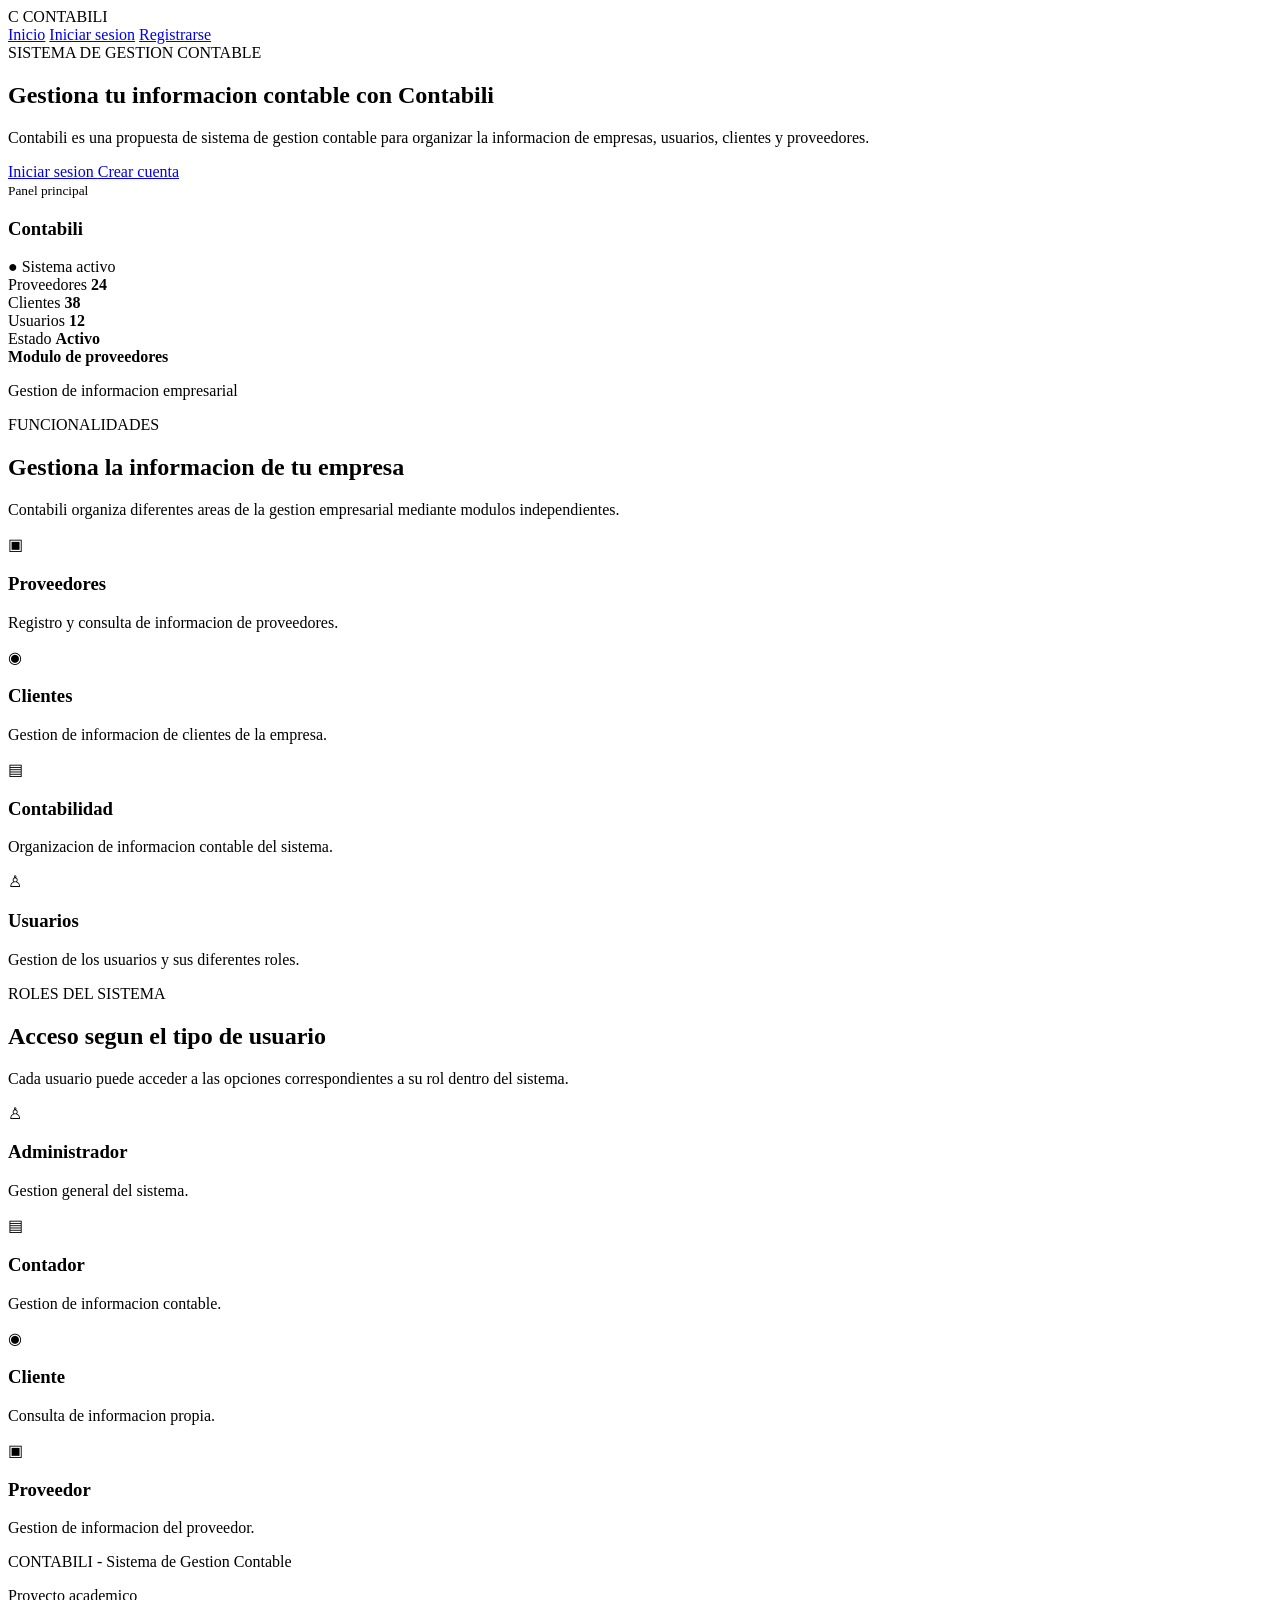
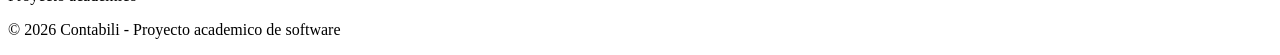
==== index.html @ 2e5254c3 "Add files via upload" ====
<!DOCTYPE html>
<html lang="es">
<head>
<meta charset="UTF-8">
<meta name="viewport" content="width=device-width, initial-scale=1.0">

<!-- # NOMBRE DE LA PAGINA -->
<title>Inicio | Contabili</title>

<!-- # CONEXION CON EL ARCHIVO CSS -->
<link rel="stylesheet" href="../css/estilos.css">
</head>

<body>

<!-- # ENCABEZADO PRINCIPAL DE CONTABILI -->
<header class="navbar">

<!-- # LOGOTIPO -->
<div class="logo">
<span class="logo-icon">C</span>
<span>CONTABILI</span>
</div>

<!-- # MENU PRINCIPAL -->
<nav>

<a href="index.html">Inicio</a>

<a href="login.html">Iniciar sesion</a>

<a href="registro.html" class="btn-nav">Registrarse</a>

</nav>

</header>

<!-- # CONTENIDO PRINCIPAL -->
<main>

<!-- # SECCION DE PRESENTACION -->
<section class="hero">

<div class="hero-contenido">

<!-- # ETIQUETA DEL SISTEMA -->
<span class="etiqueta">SISTEMA DE GESTION CONTABLE</span>

<!-- # TITULO PRINCIPAL -->
<h1>
Gestiona tu informacion contable con <span>Contabili</span>
</h1>

<!-- # DESCRIPCION -->
<p>
Contabili es una propuesta de sistema de gestion contable
para organizar la informacion de empresas, usuarios,
clientes y proveedores.
</p>

<!-- # BOTONES DE NAVEGACION -->
<div class="hero-botones">

<a href="login.html" class="btn-principal">
Iniciar sesion
</a>

<a href="registro.html" class="btn-secundario">
Crear cuenta
</a>

</div>

</div>

<!-- # TARJETA DE INFORMACION -->
<div class="hero-card">

<div class="card-header">

<div>
<small>Panel principal</small>
<h3>Contabili</h3>
</div>

<span class="estado">● Sistema activo</span>

</div>

<!-- # RESUMEN DEL SISTEMA -->
<div class="resumen-grid">

<div class="resumen-item">
<span>Proveedores</span>
<strong>24</strong>
</div>

<div class="resumen-item">
<span>Clientes</span>
<strong>38</strong>
</div>

<div class="resumen-item">
<span>Usuarios</span>
<strong>12</strong>
</div>

<div class="resumen-item">
<span>Estado</span>
<strong>Activo</strong>
</div>

</div>

<!-- # ACTIVIDAD DEL SISTEMA -->
<div class="actividad">

<span class="actividad-linea"></span>

<div>
<strong>Modulo de proveedores</strong>
<p>Gestion de informacion empresarial</p>
</div>

</div>

</div>

</section>

<!-- # SECCION DE FUNCIONALIDADES -->
<section class="caracteristicas">

<div class="seccion-titulo">

<span>FUNCIONALIDADES</span>

<h2>Gestiona la informacion de tu empresa</h2>

<p>
Contabili organiza diferentes areas de la gestion empresarial
mediante modulos independientes.
</p>

</div>

<div class="cards">

<!-- # TARJETA DE PROVEEDORES -->
<div class="card">

<div class="icono">▣</div>

<h3>Proveedores</h3>

<p>
Registro y consulta de informacion de proveedores.
</p>

</div>

<!-- # TARJETA DE CLIENTES -->
<div class="card">

<div class="icono">◉</div>

<h3>Clientes</h3>

<p>
Gestion de informacion de clientes de la empresa.
</p>

</div>

<!-- # TARJETA DE CONTABILIDAD -->
<div class="card">

<div class="icono">▤</div>

<h3>Contabilidad</h3>

<p>
Organizacion de informacion contable del sistema.
</p>

</div>

<!-- # TARJETA DE USUARIOS -->
<div class="card">

<div class="icono">♙</div>

<h3>Usuarios</h3>

<p>
Gestion de los usuarios y sus diferentes roles.
</p>

</div>

</div>

</section>

<!-- # SECCION DE ROLES -->
<section class="roles">

<div class="seccion-titulo">

<span>ROLES DEL SISTEMA</span>

<h2>Acceso segun el tipo de usuario</h2>

<p>
Cada usuario puede acceder a las opciones correspondientes
a su rol dentro del sistema.
</p>

</div>

<div class="roles-grid">

<!-- # ROL ADMINISTRADOR -->
<div class="rol">

<span>♙</span>

<h3>Administrador</h3>

<p>
Gestion general del sistema.
</p>

</div>

<!-- # ROL CONTADOR -->
<div class="rol">

<span>▤</span>

<h3>Contador</h3>

<p>
Gestion de informacion contable.
</p>

</div>

<!-- # ROL CLIENTE -->
<div class="rol">

<span>◉</span>

<h3>Cliente</h3>

<p>
Consulta de informacion propia.
</p>

</div>

<!-- # ROL PROVEEDOR -->
<div class="rol">

<span>▣</span>

<h3>Proveedor</h3>

<p>
Gestion de informacion del proveedor.
</p>

</div>

</div>

</section>

</main>

<!-- # PIE DE PAGINA -->
<footer>

<div class="footer-contenido">

<p>
CONTABILI - Sistema de Gestion Contable
</p>

<p>
Proyecto academico
</p>

</div>

<div class="footer-bottom">

<p>
© 2026 Contabili - Proyecto academico de software
</p>

</div>

</footer>

</body>
</html>
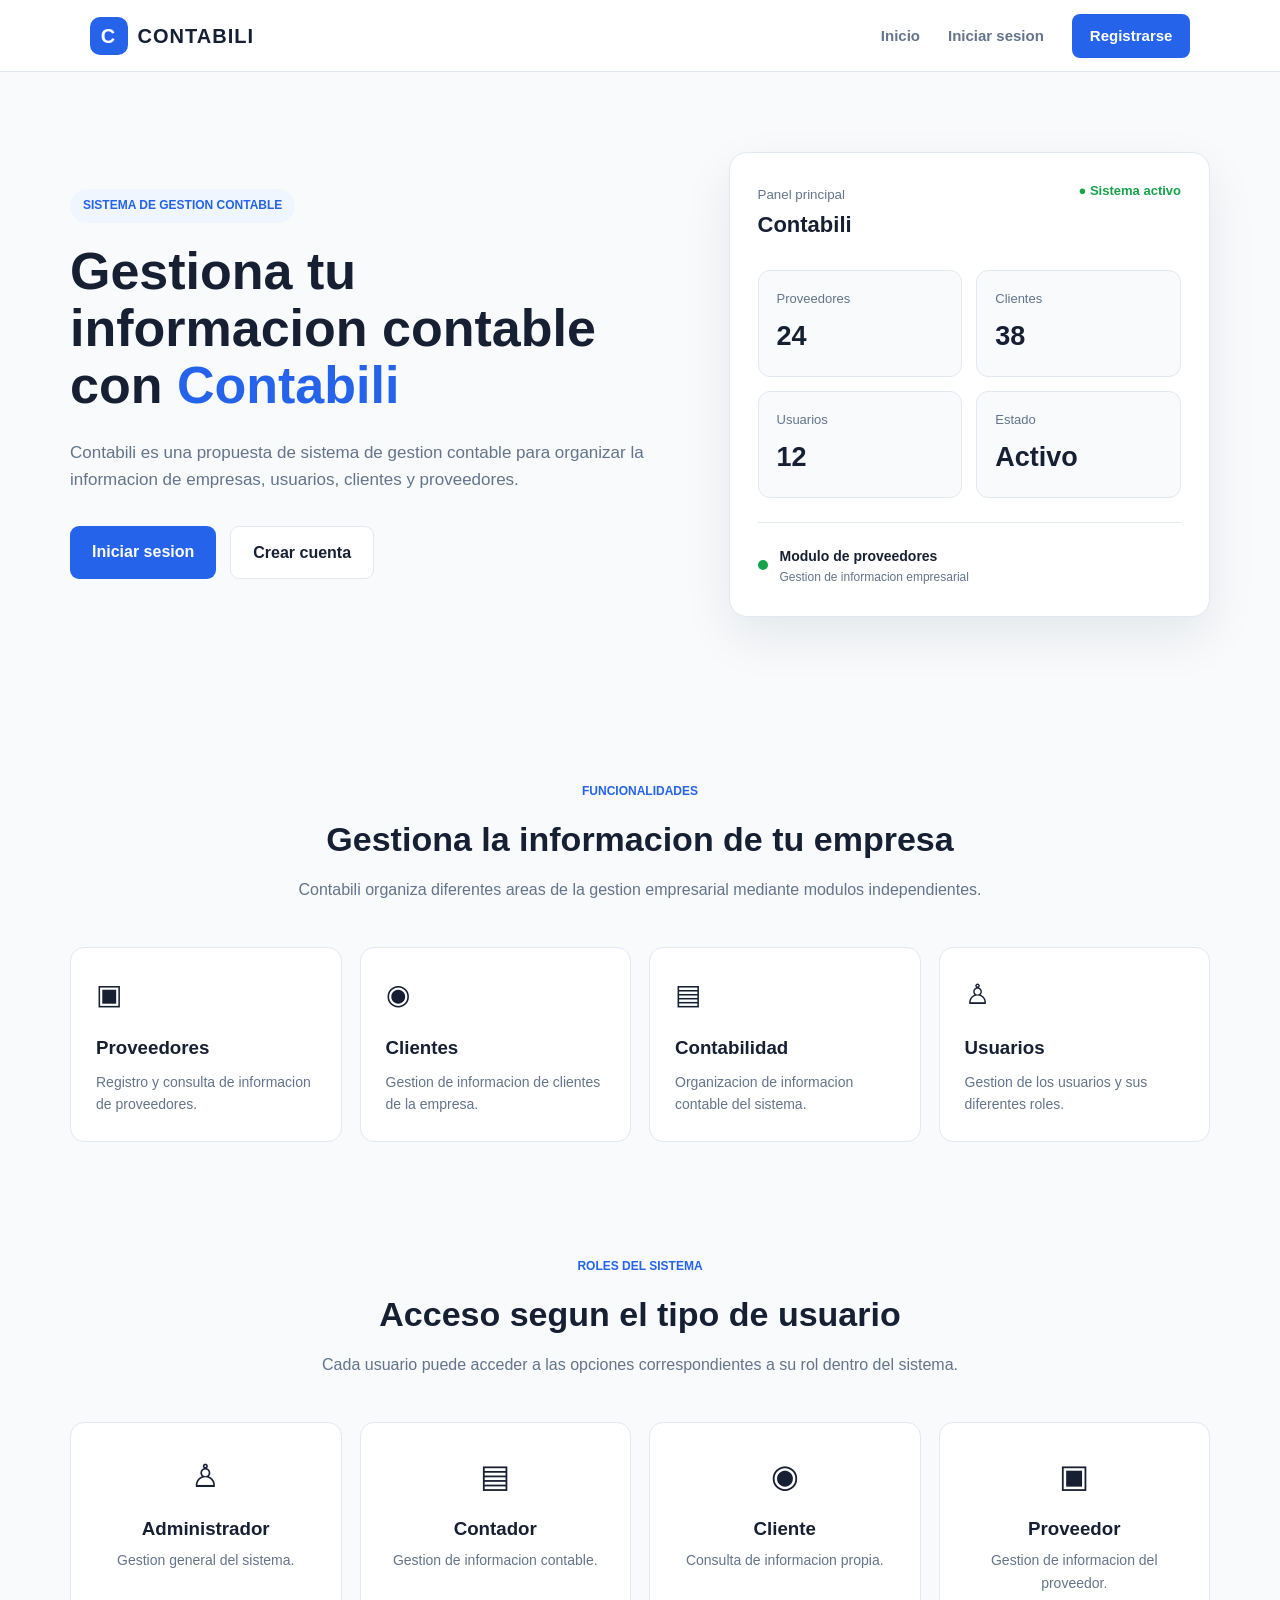
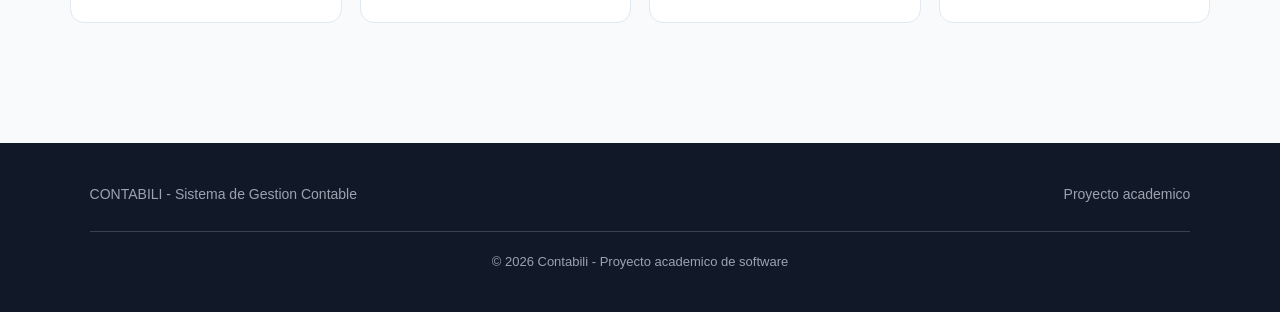
==== commit 7fd826ae: "Update index.html" ====
--- a/index.html
+++ b/index.html
@@ -8,7 +8,7 @@
 <title>Inicio | Contabili</title>
 
 <!-- # CONEXION CON EL ARCHIVO CSS -->
-<link rel="stylesheet" href="../css/estilos.css">
+<link rel="stylesheet" href="estilos.css">
 </head>
 
 <body>
@@ -304,4 +304,4 @@
 </footer>
 
 </body>
-</html>+</html>
--- a/estilos.css
+++ b/estilos.css
@@ -0,0 +1,729 @@
+/* # ========================================
+# CONTABILI
+# HOJA DE ESTILOS PRINCIPAL
+# ======================================== */
+
+/* # CONFIGURACION GENERAL */
+
+* {
+margin: 0;
+padding: 0;
+box-sizing: border-box;
+}
+
+/* # VARIABLES DE COLORES */
+
+:root {
+--principal: #2563eb;
+--principal-oscuro: #1d4ed8;
+--texto: #172033;
+--texto-suave: #64748b;
+--fondo: #f8fafc;
+--blanco: #ffffff;
+--borde: #e2e8f0;
+--verde: #16a34a;
+--rojo: #dc2626;
+}
+
+/* # CONFIGURACION DEL CUERPO */
+
+body {
+font-family: Arial, Helvetica, sans-serif;
+background: var(--fondo);
+color: var(--texto);
+line-height: 1.6;
+}
+
+/* # ========================================
+# BARRA DE NAVEGACION
+# ======================================== */
+
+.navbar {
+width: 100%;
+min-height: 72px;
+background: var(--blanco);
+border-bottom: 1px solid var(--borde);
+display: flex;
+align-items: center;
+justify-content: space-between;
+padding: 0 7%;
+}
+
+/* # LOGOTIPO */
+
+.logo {
+display: flex;
+align-items: center;
+gap: 10px;
+font-size: 20px;
+font-weight: 800;
+letter-spacing: 1px;
+}
+
+/* # ICONO DEL LOGOTIPO */
+
+.logo-icon {
+width: 38px;
+height: 38px;
+display: flex;
+align-items: center;
+justify-content: center;
+background: var(--principal);
+color: var(--blanco);
+border-radius: 10px;
+font-weight: 800;
+}
+
+/* # MENU DE NAVEGACION */
+
+.navbar nav {
+display: flex;
+align-items: center;
+gap: 28px;
+}
+
+/* # ENLACES DEL MENU */
+
+.navbar nav a {
+text-decoration: none;
+color: var(--texto-suave);
+font-size: 15px;
+font-weight: 600;
+}
+
+/* # EFECTO DE LOS ENLACES */
+
+.navbar nav a:hover {
+color: var(--principal);
+}
+
+/* # BOTON DE REGISTRO */
+
+.btn-nav {
+background: var(--principal);
+color: var(--blanco) !important;
+padding: 10px 18px;
+border-radius: 8px;
+}
+
+/* # EFECTO DEL BOTON DE REGISTRO */
+
+.btn-nav:hover {
+background: var(--principal-oscuro);
+}
+
+/* # ========================================
+# CONTENIDO GENERAL
+# ======================================== */
+
+main {
+width: 100%;
+}
+
+/* # SECCIONES GENERALES */
+
+main > section {
+max-width: 1100px;
+margin: 0 auto;
+padding: 55px 30px;
+}
+
+/* # ========================================
+# PAGINA PRINCIPAL
+# ======================================== */
+
+.hero {
+max-width: 1200px;
+margin: auto;
+min-height: 600px;
+padding: 80px 30px;
+display: grid;
+grid-template-columns: 1.1fr 0.9fr;
+align-items: center;
+gap: 70px;
+}
+
+/* # CONTENIDO DEL HERO */
+
+.hero-contenido {
+max-width: 650px;
+}
+
+/* # ETIQUETA PRINCIPAL */
+
+.etiqueta {
+display: inline-block;
+color: var(--principal);
+background: #eff6ff;
+padding: 7px 13px;
+border-radius: 20px;
+font-size: 12px;
+font-weight: 800;
+margin-bottom: 20px;
+}
+
+/* # TITULO PRINCIPAL */
+
+.hero h1 {
+font-size: 52px;
+line-height: 1.1;
+margin-bottom: 25px;
+}
+
+/* # PALABRA DESTACADA */
+
+.hero h1 span {
+color: var(--principal);
+}
+
+/* # TEXTO PRINCIPAL */
+
+.hero p {
+max-width: 600px;
+color: var(--texto-suave);
+font-size: 17px;
+margin-bottom: 32px;
+}
+
+/* # BOTONES DEL HERO */
+
+.hero-botones {
+display: flex;
+gap: 14px;
+}
+
+/* # BOTONES GENERALES */
+
+.btn-principal,
+.btn-secundario {
+display: inline-block;
+text-decoration: none;
+padding: 13px 22px;
+border-radius: 9px;
+font-weight: 700;
+cursor: pointer;
+}
+
+/* # BOTON PRINCIPAL */
+
+.btn-principal {
+background: var(--principal);
+color: var(--blanco);
+}
+
+/* # EFECTO DEL BOTON PRINCIPAL */
+
+.btn-principal:hover {
+background: var(--principal-oscuro);
+}
+
+/* # BOTON SECUNDARIO */
+
+.btn-secundario {
+background: var(--blanco);
+color: var(--texto);
+border: 1px solid var(--borde);
+}
+
+/* # EFECTO DEL BOTON SECUNDARIO */
+
+.btn-secundario:hover {
+border-color: var(--principal);
+color: var(--principal);
+}
+
+/* # ========================================
+# TARJETA PRINCIPAL
+# ======================================== */
+
+.hero-card {
+background: var(--blanco);
+border: 1px solid var(--borde);
+border-radius: 18px;
+padding: 28px;
+box-shadow: 0 20px 50px rgba(15, 23, 42, 0.08);
+}
+
+/* # ENCABEZADO DE LA TARJETA */
+
+.card-header {
+display: flex;
+justify-content: space-between;
+gap: 15px;
+margin-bottom: 28px;
+}
+
+/* # TEXTO PEQUEÑO */
+
+.card-header small {
+color: var(--texto-suave);
+}
+
+/* # TITULO DE LA TARJETA */
+
+.card-header h3 {
+font-size: 22px;
+}
+
+/* # ESTADO */
+
+.estado {
+color: var(--verde);
+font-size: 13px;
+font-weight: bold;
+}
+
+/* # ========================================
+# RESUMEN DE INFORMACION
+# ======================================== */
+
+.resumen-grid {
+display: grid;
+grid-template-columns: repeat(2, 1fr);
+gap: 14px;
+}
+
+/* # ELEMENTO DEL RESUMEN */
+
+.resumen-item {
+background: var(--fondo);
+border: 1px solid var(--borde);
+padding: 18px;
+border-radius: 12px;
+}
+
+/* # TEXTO DEL RESUMEN */
+
+.resumen-item span {
+display: block;
+color: var(--texto-suave);
+font-size: 13px;
+margin-bottom: 5px;
+}
+
+/* # VALOR DEL RESUMEN */
+
+.resumen-item strong {
+font-size: 27px;
+}
+
+/* # ========================================
+# ACTIVIDAD
+# ======================================== */
+
+.actividad {
+display: flex;
+align-items: center;
+gap: 12px;
+margin-top: 24px;
+padding-top: 20px;
+border-top: 1px solid var(--borde);
+}
+
+/* # INDICADOR DE ACTIVIDAD */
+
+.actividad-linea {
+width: 10px;
+height: 10px;
+border-radius: 50%;
+background: var(--verde);
+flex-shrink: 0;
+}
+
+/* # TITULO DE ACTIVIDAD */
+
+.actividad strong {
+font-size: 14px;
+}
+
+/* # TEXTO DE ACTIVIDAD */
+
+.actividad p {
+font-size: 12px;
+margin: 0;
+color: var(--texto-suave);
+}
+
+/* # ========================================
+# TITULOS DE SECCION
+# ======================================== */
+
+.seccion-titulo {
+text-align: center;
+max-width: 700px;
+margin: 0 auto 45px;
+}
+
+/* # ETIQUETA */
+
+.seccion-titulo > span {
+color: var(--principal);
+font-size: 12px;
+font-weight: 800;
+}
+
+/* # TITULO */
+
+.seccion-titulo h2 {
+font-size: 34px;
+margin: 10px 0;
+}
+
+/* # DESCRIPCION */
+
+.seccion-titulo p {
+color: var(--texto-suave);
+}
+
+/* # ========================================
+# TARJETAS DE FUNCIONALIDADES
+# ======================================== */
+
+.caracteristicas,
+.roles {
+max-width: 1200px;
+margin: auto;
+padding: 80px 30px;
+}
+
+/* # CONTENEDOR DE TARJETAS */
+
+.cards {
+display: grid;
+grid-template-columns: repeat(4, 1fr);
+gap: 18px;
+}
+
+/* # TARJETA */
+
+.card {
+background: var(--blanco);
+border: 1px solid var(--borde);
+padding: 25px;
+border-radius: 14px;
+transition: 0.2s;
+}
+
+/* # EFECTO DE TARJETA */
+
+.card:hover {
+transform: translateY(-4px);
+box-shadow: 0 15px 30px rgba(15, 23, 42, 0.08);
+}
+
+/* # ICONO */
+
+.icono {
+font-size: 28px;
+margin-bottom: 15px;
+}
+
+/* # TITULO DE TARJETA */
+
+.card h3 {
+margin-bottom: 8px;
+}
+
+/* # TEXTO DE TARJETA */
+
+.card p {
+color: var(--texto-suave);
+font-size: 14px;
+}
+
+/* # ========================================
+# ROLES
+# ======================================== */
+
+.roles {
+padding-top: 30px;
+}
+
+/* # GRID DE ROLES */
+
+.roles-grid {
+display: grid;
+grid-template-columns: repeat(4, 1fr);
+gap: 18px;
+}
+
+/* # TARJETA DE ROL */
+
+.rol {
+text-align: center;
+background: var(--blanco);
+border: 1px solid var(--borde);
+border-radius: 14px;
+padding: 28px;
+}
+
+/* # ICONO DEL ROL */
+
+.rol span {
+font-size: 32px;
+}
+
+/* # TITULO DEL ROL */
+
+.rol h3 {
+margin: 12px 0 5px;
+}
+
+/* # TEXTO DEL ROL */
+
+.rol p {
+color: var(--texto-suave);
+font-size: 14px;
+}
+
+/* # ========================================
+# FORMULARIOS
+# ======================================== */
+
+form {
+max-width: 650px;
+margin: 0 auto;
+background: var(--blanco);
+border: 1px solid var(--borde);
+border-radius: 16px;
+padding: 30px;
+box-shadow: 0 10px 30px rgba(15, 23, 42, 0.05);
+}
+
+/* # ETIQUETAS */
+
+form label {
+display: block;
+margin-bottom: 7px;
+font-size: 14px;
+font-weight: 700;
+color: var(--texto);
+}
+
+/* # CAMPOS */
+
+form input,
+form select {
+width: 100%;
+padding: 13px 14px;
+margin-bottom: 20px;
+border: 1px solid var(--borde);
+border-radius: 8px;
+background: var(--blanco);
+color: var(--texto);
+font-size: 14px;
+outline: none;
+}
+
+/* # EFECTO DE LOS CAMPOS */
+
+form input:focus,
+form select:focus {
+border-color: var(--principal);
+box-shadow: 0 0 0 3px rgba(37, 99, 235, 0.1);
+}
+
+/* # BOTON DEL FORMULARIO */
+
+form button {
+width: 100%;
+padding: 13px;
+border: none;
+border-radius: 8px;
+background: var(--principal);
+color: var(--blanco);
+font-size: 15px;
+font-weight: 700;
+cursor: pointer;
+}
+
+/* # EFECTO DEL BOTON */
+
+form button:hover {
+background: var(--principal-oscuro);
+}
+
+/* # ========================================
+# INFORMACION DEL DASHBOARD
+# ======================================== */
+
+main > section > h2 {
+margin-bottom: 15px;
+}
+
+/* # PARRAFOS DEL DASHBOARD */
+
+main > section > p {
+color: var(--texto-suave);
+margin-bottom: 10px;
+}
+
+/* # ========================================
+# TABLAS
+# ======================================== */
+
+table {
+width: 100%;
+border-collapse: collapse;
+background: var(--blanco);
+border: 1px solid var(--borde);
+border-radius: 10px;
+overflow: hidden;
+margin-top: 25px;
+}
+
+/* # ENCABEZADO DE TABLA */
+
+table th {
+background: #eff6ff;
+color: var(--texto);
+font-size: 14px;
+text-align: left;
+padding: 15px;
+border-bottom: 1px solid var(--borde);
+}
+
+/* # CELDAS */
+
+table td {
+padding: 15px;
+font-size: 14px;
+border-bottom: 1px solid var(--borde);
+color: var(--texto-suave);
+}
+
+/* # ULTIMA FILA */
+
+table tr:last-child td {
+border-bottom: none;
+}
+
+/* # ========================================
+# PIE DE PAGINA
+# ======================================== */
+
+footer {
+background: #111827;
+color: var(--blanco);
+margin-top: 40px;
+padding: 40px 7%;
+}
+
+/* # CONTENIDO DEL FOOTER */
+
+.footer-contenido {
+display: flex;
+align-items: center;
+justify-content: space-between;
+padding-bottom: 25px;
+border-bottom: 1px solid #374151;
+}
+
+/* # TEXTO DEL FOOTER */
+
+.footer-contenido p {
+color: #9ca3af;
+font-size: 14px;
+}
+
+/* # PARTE INFERIOR */
+
+.footer-bottom {
+padding-top: 20px;
+color: #9ca3af;
+font-size: 13px;
+text-align: center;
+}
+
+/* # ========================================
+# DISEÑO RESPONSIVE
+# ======================================== */
+
+/* # TABLET */
+
+@media (max-width: 900px) {
+
+.hero {
+grid-template-columns: 1fr;
+text-align: center;
+}
+
+.hero p {
+margin-left: auto;
+margin-right: auto;
+}
+
+.hero-botones {
+justify-content: center;
+}
+
+.cards,
+.roles-grid {
+grid-template-columns: 1fr 1fr;
+}
+
+}
+
+/* # CELULARES */
+
+@media (max-width: 600px) {
+
+.navbar {
+padding: 15px 20px;
+flex-direction: column;
+gap: 15px;
+}
+
+.navbar nav {
+gap: 12px;
+flex-wrap: wrap;
+justify-content: center;
+}
+
+.hero {
+padding: 50px 20px;
+}
+
+.hero h1 {
+font-size: 38px;
+}
+
+.hero-botones {
+flex-direction: column;
+}
+
+.cards,
+.roles-grid {
+grid-template-columns: 1fr;
+}
+
+.caracteristicas,
+.roles {
+padding: 50px 20px;
+}
+
+main > section {
+padding: 45px 20px;
+}
+
+.seccion-titulo h2 {
+font-size: 28px;
+}
+
+form {
+padding: 22px;
+}
+
+table {
+display: block;
+overflow-x: auto;
+white-space: nowrap;
+}
+
+.footer-contenido {
+flex-direction: column;
+gap: 10px;
+text-align: center;
+}
+
+}
